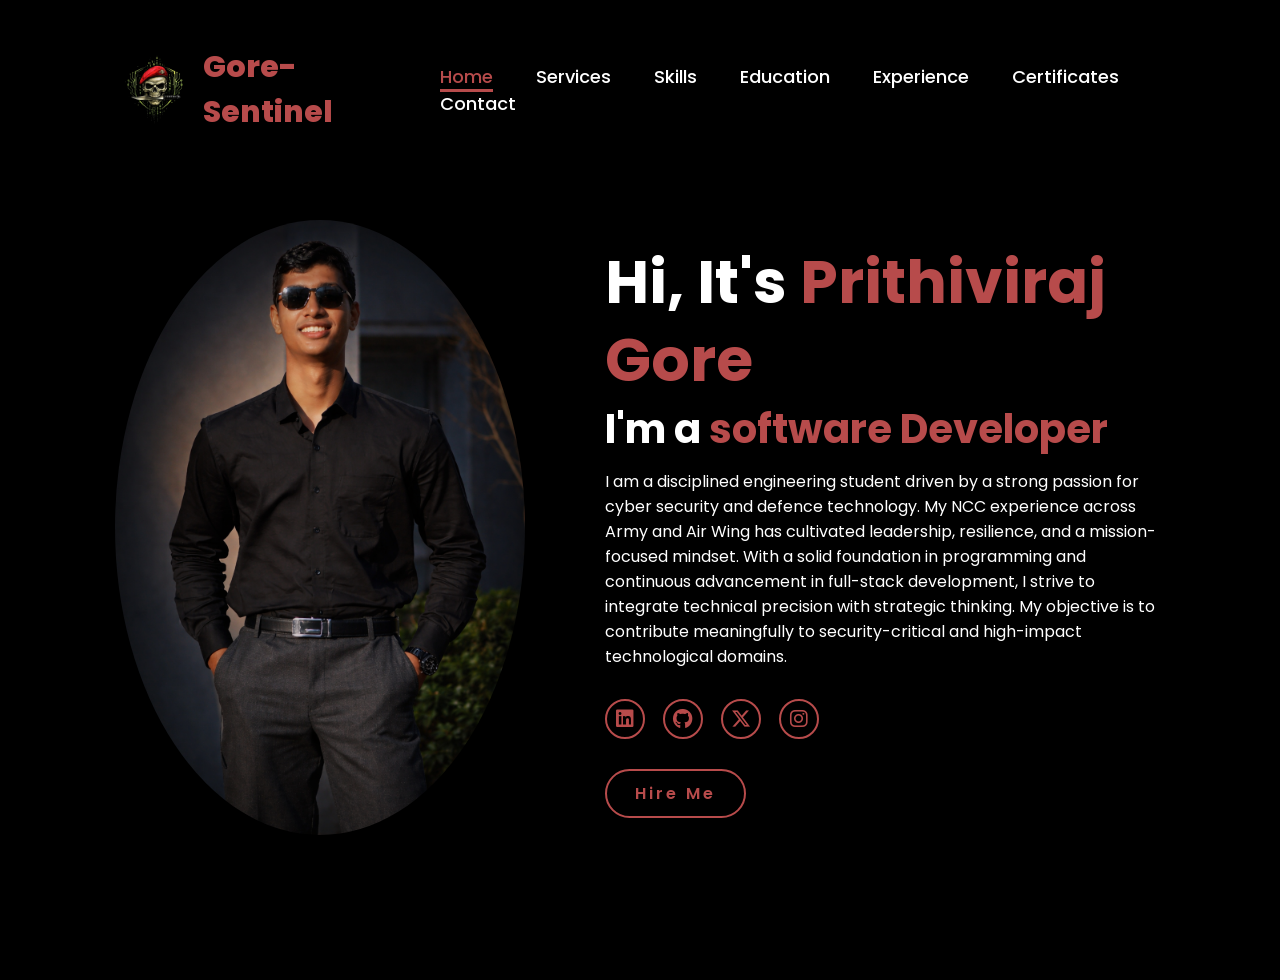
==== index.html @ e806fe5a "Update index.html" ====
<!DOCTYPE html>
<html lang="en">
    
<head>
    <meta charset="UTF-8">
    <meta name="viewport" content="width=device-width, initial-scale=1.0">
    <link rel="stylesheet" href="https://cdnjs.cloudflare.com/ajax/libs/font-awesome/6.5.2/css/all.min.css">
    <link rel="stylesheet" href="style.css">
    <title>Portfolio Website</title>
</head>
<body>
    <header>
        <a href="#" class="logo">
    		<img src="logo.png" alt="Gore-Sentinel Logo" class="logo-img">
   		 Gore-Sentinel
	</a>
		


       <nav>
    	<a href="index.html" class="active">Home</a>
    	<a href="services.html">Services</a>
    	<a href="skills.html">Skills</a>
    	<a href="education.html">Education</a>
    	<a href="experience.html">Experience</a>
	<a href="certificates.html">Certificates</a>
    	<a href="contact.html">Contact</a>
       </nav>
    </header>
    <section class="home">
        <div class="home-img">
            <img src="main.png" alt="">
        </div>
        <div class="home-content">
            <h1>Hi, It's <span>Prithiviraj Gore</span></h1>
            <h3 class="typing-text">I'm a <span></span></h3>
            <p>I am a disciplined engineering student driven by a strong passion for cyber security and defence technology. My NCC experience across Army and Air Wing has cultivated leadership, resilience, and a mission-focused mindset. With a solid foundation in programming and continuous advancement in full-stack development, I strive to integrate technical precision with strategic thinking. My objective is to contribute meaningfully to security-critical and high-impact technological domains.</p>
            <div class="social-icons">
                <a href="https://www.linkedin.com/in/prithiviraj-gore-774b98384?lipi=urn%3Ali%3Apage%3Ad_flagship3_profile_view_base_contact_details%3B%2Fw1CO4FDT7uLej74rfoubw%3D%3D"><i class="fa-brands fa-linkedin"></i></a>
                <a href="https://github.com/gore-sentinel" target="_blank" rel="noopener noreferrer"><i class="fa-brands fa-github"></i></a>
                <a href="#"><i class="fa-brands fa-x-twitter"></i></a>
                <a href="https://www.instagram.com/goreprithiviraj/" target="_blank" rel="noopener noreferrer"><i class="fa-brands fa-instagram"></i></a>
            </div>
            
	    <a href="https://wa.me/918140005174" target="_blank" class="btn">
    		Hire Me
	    </a>
        </div>
    </section>


	<script>
const roles = ["Web Developer", "Fullstack Developer", "Cyber Security Expert", "Defence Aspirant", "NCC Cadet"];
let i = 0;
let j = 0;
let currentRole = '';
let isDeleting = false;
const speed = 100; // typing speed (ms per letter)
const pause = 1500; // pause after full word

function typeWriter() {
    const typedText = document.getElementById('typed-text');

    if(i >= roles.length) i = 0; // loop back

    currentRole = roles[i];

    if(!isDeleting) {
        typedText.textContent = currentRole.substring(0, j+1);
        j++;
        if(j === currentRole.length) {
            isDeleting = true;
            setTimeout(typeWriter, pause);
            return;
        }
    } else {
        typedText.textContent = currentRole.substring(0, j-1);
        j--;
        if(j === 0) {
            isDeleting = false;
            i++;
        }
    }

    setTimeout(typeWriter, speed);
}

document.addEventListener('DOMContentLoaded', typeWriter);
</script>


</body>

</html>
---- style.css ----
@import url('https://fonts.googleapis.com/css2?family=Poppins:wght@100;200;300;400;500;600&display=swap');


*{
    margin: 0;
    padding: 0;
    box-sizing: border-box;
    text-decoration: none;
    border: none;
    outline: none;
    font-family: 'Poppins', sans-serif;
}

html{
    font-size: 62.5%;
}

body{
    width: 100%;
    height: 100vh;
    overflow-x: hidden;
    background-color: black;
    color: white;

    padding-top: 8rem; /* <-- add this line */
}

header {
    margin-top: 20px;
    position: fixed;
    top: 0;
    left: 0;
    width: 100%;
    padding: 1rem 9%;
    background-color: rgba(0,0,0,0.85); /* <-- semi-transparent */
    backdrop-filter: blur(5px);          /* optional glass effect */
    filter: drop-shadow(0 0 10px #000);
    display: flex;
    justify-content: space-between;
    align-items: center;
    z-index: 100;
}

.logo{
    font-size: 3rem;
    color: #b74b4b;
    font-weight: 800;
    cursor: pointer;
    transition: 0.5s ease;
}

.logo:hover{
    transform: scale(1.1);
}

nav a{
    font-size: 1.8rem;
    color: white;
    margin-left: 4rem;
    font-weight: 500;
    transition: 0.3s ease;
    border-bottom: 3px solid transparent;
}

nav a:hover,
nav a.active{
    color: #b74b4b;
    border-bottom: 3px solid #b74b4b;
}

@media(max-width:995px){
    nav{
        position: absolute;
        display: none;
        top: 0;
        right: 0;
        width: 40%;
        border-left: 3px solid #b74b4b;
        border-bottom: 3px solid #b74b4b;
        border-bottom-left-radius: 2rem;
        padding: 1rem solid;
        background-color: #161616;
        border-top: 0.1rem solid rgba(0,0,0,0.1);
    }

    nav.active{
        display: block;
    }

    nav a{
        display: block;
        font-size: 2rem;
        margin: 3rem 0;
    }

    nav a:hover,
    nav a.active{
        padding: 1rem;
        border-radius: 0.5rem;
        border-bottom: 0.5rem solid #b74b4b;
    }
}

section {
    min-height: 100vh;
    padding: 5rem 9% 5rem;
    scroll-margin-top: 8rem; /* <-- add this line */
}

.home{
    display: flex;
    justify-content: center;
    align-items: center;
    gap: 8rem;
    background-color: black;
}

.home .home-content h1{
    font-size: 6rem;
    font-weight: 700;
    line-height: 1.3;
}

span{
    color: #b74b4b;
}

.home-content h3{
    font-size: 4rem;
    margin-bottom: 1rem;
    font-weight: 700;
}

.home-content p{
    font-size: 1.6rem;
}

.home-img{
    border-radius: 50%;
}

.home-img img{
    position: relative;
    width: 32vw;
    border-radius: 50%;
    box-shadow: 0 0 25px solid #b74b4b;
    cursor: pointer;
    transition: 0.2s linear;
}

.home-img img:hover{
    font-size: 1.8rem;
    font-weight: 500;
}

.social-icons a{
    display: inline-flex;
    justify-content: center;
    align-items: center;
    width: 4rem;
    height: 4rem;
    background-color: transparent;
    border: 0.2rem solid #b74b4b;
    font-size: 2rem;
    border-radius: 50%;
    margin: 3rem 1.5rem 3rem 0;
    transition: 0.3s ease;
    color: #b74b4b;
}

.social-icons a:hover{
    color: black;
    transform: scale(1.3) translateY(-5px);
    background-color: #b74b4b;
    box-shadow: 0  0 25px #b74b4b;
}

.btn{
    display: inline-block;
    padding: 1rem 2.8rem;
    background-color: black;
    border-radius: 4rem;
    font-size: 1.6rem;
    color: #b74b4b;
    letter-spacing: 0.3rem;
    font-weight: 600;
    border: 2px solid #b74b4b;
    transition: 0.3s ease;
    cursor: pointer;
}

.btn:hover{
    transform: scale3d(1.03);
    background-color: #b74b4b;
    color: black;
    box-shadow: 0 0 25px #b74b4b;
}

.typing-text{
    font-size: 34px;
    font-weight: 600;
    min-width: 280px;
}

.typing-text span{
    position: relative;
}

.typing-text span::before{
    content: "software Developer";
    color: #b74b4b;
    animation: words 20s infinite;
}

.typing-text span::after{
    content: "";
    background-color: black;
    position: absolute;
    width: calc(100% + 8px);
    height: 100%;
    border-left: 3px solid black;
    right: -8;
    animation: cursor 0.6s infinite;
}

@keyframes cursor{
    to{
        border-left: 3px solid #b74b4b;
    }
}

@keyframes words{
    0%, 20%{
        content: "Web Developer";
    }
    21%, 40%{
        content: "Fullstack Developer";
    }
    41%, 60%{
        content: "Cyber Security expert";
    }
    61%, 80%{
        content: "Defence Aspirant";
    }
    81%, 100%{
        content: "NCC Cadet";
    }
}

@media (max-width: 1000px){
    .home{
        gap: 4rem;
    }
}

@media(max-width:995px){
    .home{
        flex-direction: column;
        margin: 5rem 4rem;
    }

    .home .home-content h3{
        font-size: 2.5rem;
    }

    .home-content h1{
        font-size: 5rem;
    }

    .home-img img{
        width: 70vw;
        margin-top: 4rem;
    }
}


.logo {
    display: flex;           /* align image and text in a row */
    align-items: center;     /* vertically center the logo with text */
    gap: 0.8rem;             /* spacing between logo image and text */
    font-size: 3rem;
    color: #b74b4b;
    font-weight: 800;
    cursor: pointer;
    transition: 0.5s ease;
}

.logo-img {
    height: 4em;             /* same height as text */
    width: auto;             /* keep aspect ratio */
}

html {
    scroll-behavior: smooth;
}

.education {
    padding-top: 12rem;
}

.edu-box {
    background: #161616;
    padding: 2rem;
    margin: 2rem 0;
    border-left: 4px solid #b74b4b;
    border-radius: 1rem;
}
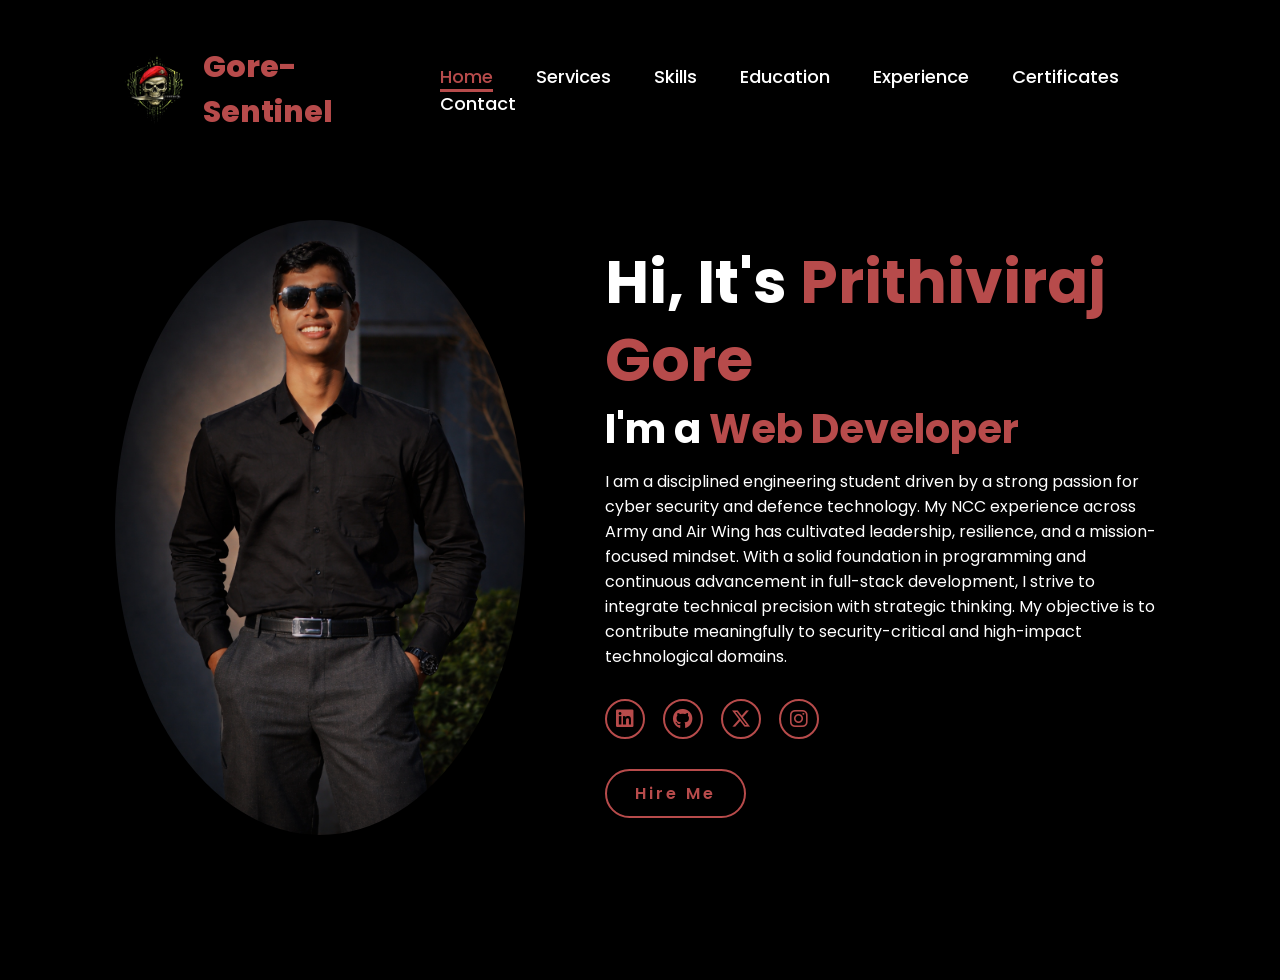
==== commit 77324dec: "Update index.html" ====
--- a/index.html
+++ b/index.html
@@ -33,7 +33,7 @@
         </div>
         <div class="home-content">
             <h1>Hi, It's <span>Prithiviraj Gore</span></h1>
-            <h3 class="typing-text">I'm a <span></span></h3>
+            <h3 class="typing-text">I'm a <span id="typed-text"></span></h3>
             <p>I am a disciplined engineering student driven by a strong passion for cyber security and defence technology. My NCC experience across Army and Air Wing has cultivated leadership, resilience, and a mission-focused mindset. With a solid foundation in programming and continuous advancement in full-stack development, I strive to integrate technical precision with strategic thinking. My objective is to contribute meaningfully to security-critical and high-impact technological domains.</p>
             <div class="social-icons">
                 <a href="https://www.linkedin.com/in/prithiviraj-gore-774b98384?lipi=urn%3Ali%3Apage%3Ad_flagship3_profile_view_base_contact_details%3B%2Fw1CO4FDT7uLej74rfoubw%3D%3D"><i class="fa-brands fa-linkedin"></i></a>
@@ -93,3 +93,4 @@
 
 </html>
 
+
--- a/style.css
+++ b/style.css
@@ -196,32 +196,7 @@
     box-shadow: 0 0 25px #b74b4b;
 }
 
-.typing-text{
-    font-size: 34px;
-    font-weight: 600;
-    min-width: 280px;
-}
-
-.typing-text span{
-    position: relative;
-}
-
-.typing-text span::before{
-    content: "software Developer";
-    color: #b74b4b;
-    animation: words 20s infinite;
-}
-
-.typing-text span::after{
-    content: "";
-    background-color: black;
-    position: absolute;
-    width: calc(100% + 8px);
-    height: 100%;
-    border-left: 3px solid black;
-    right: -8;
-    animation: cursor 0.6s infinite;
-}
+
 
 @keyframes cursor{
     to{
@@ -307,3 +282,4 @@
 }
 
 
+
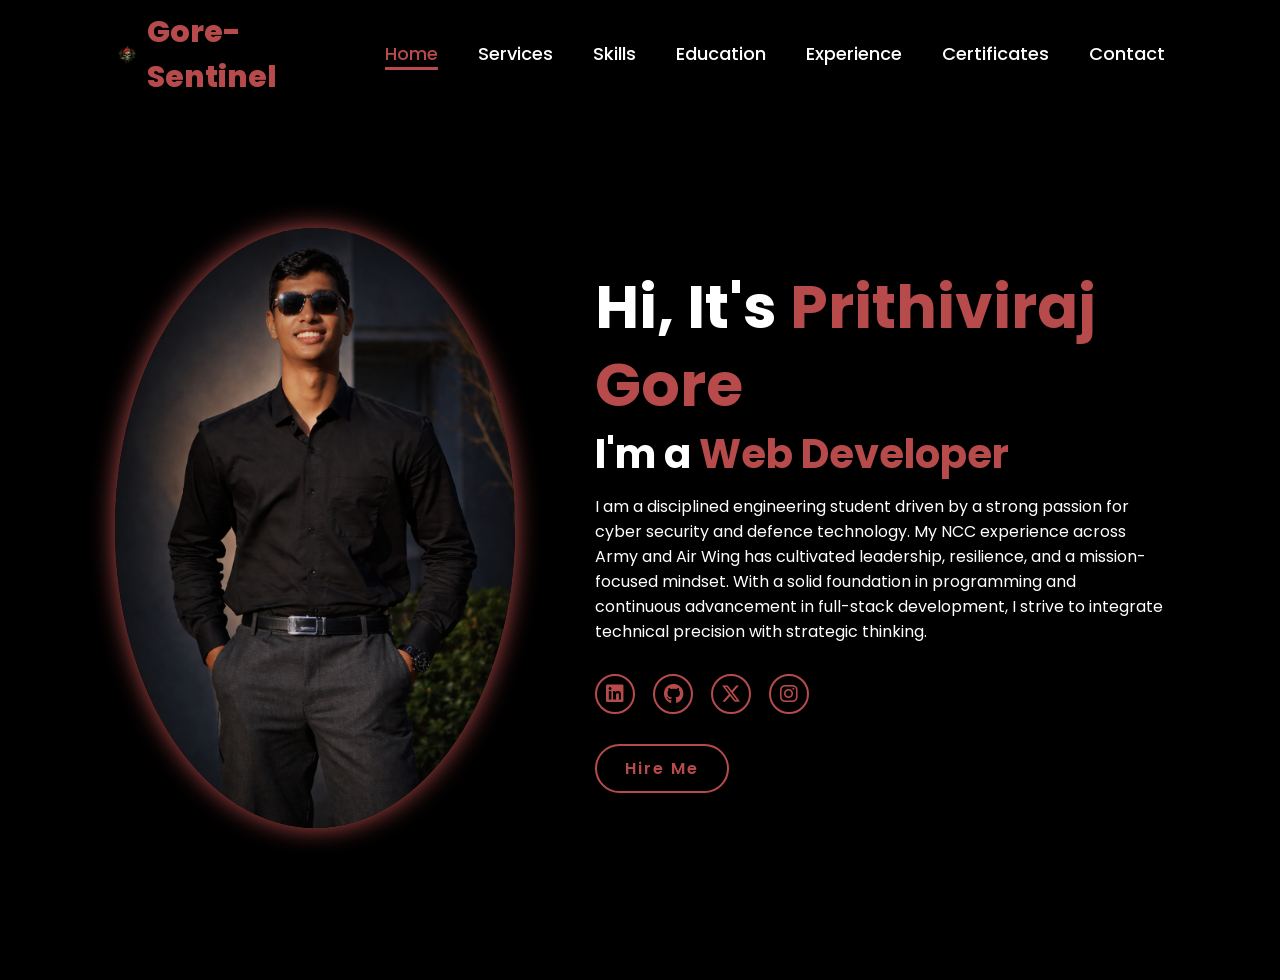
==== commit 6712ba84: "Update index.html" ====
--- a/index.html
+++ b/index.html
@@ -1,96 +1,159 @@
 <!DOCTYPE html>
 <html lang="en">
-    
+
 <head>
     <meta charset="UTF-8">
     <meta name="viewport" content="width=device-width, initial-scale=1.0">
-    <link rel="stylesheet" href="https://cdnjs.cloudflare.com/ajax/libs/font-awesome/6.5.2/css/all.min.css">
+
+    <title>Portfolio Website</title>
+
     <link rel="stylesheet" href="style.css">
-    <title>Portfolio Website</title>
+
+    <link rel="stylesheet"
+        href="https://cdnjs.cloudflare.com/ajax/libs/font-awesome/6.5.2/css/all.min.css">
 </head>
+
 <body>
-    <header>
-        <a href="#" class="logo">
-    		<img src="logo.png" alt="Gore-Sentinel Logo" class="logo-img">
-   		 Gore-Sentinel
-	</a>
-		
+
+<header>
+
+    <a href="index.html" class="logo">
+        <img src="logo.png" alt="Gore-Sentinel Logo" class="logo-img">
+        Gore-Sentinel
+    </a>
+
+    <!-- Mobile Menu Button -->
+    <div class="menu-toggle">
+        <i class="fa-solid fa-bars"></i>
+    </div>
+
+    <nav>
+        <a href="index.html" class="active">Home</a>
+        <a href="services.html">Services</a>
+        <a href="skills.html">Skills</a>
+        <a href="education.html">Education</a>
+        <a href="experience.html">Experience</a>
+        <a href="certificates.html">Certificates</a>
+        <a href="contact.html">Contact</a>
+    </nav>
+
+</header>
+
+<section class="home">
+
+    <div class="home-img">
+        <img src="main.png" alt="Profile Image">
+    </div>
+
+    <div class="home-content">
+
+        <h1>Hi, It's <span>Prithiviraj Gore</span></h1>
+
+        <h3 class="typing-text">I'm a <span id="typed-text"></span></h3>
+
+        <p>
+            I am a disciplined engineering student driven by a strong passion for cyber security and defence technology.
+            My NCC experience across Army and Air Wing has cultivated leadership, resilience, and a mission-focused mindset.
+            With a solid foundation in programming and continuous advancement in full-stack development, I strive to
+            integrate technical precision with strategic thinking.
+        </p>
+
+        <div class="social-icons">
+
+            <a href="#"><i class="fa-brands fa-linkedin"></i></a>
+
+            <a href="https://github.com/gore-sentinel" target="_blank">
+                <i class="fa-brands fa-github"></i>
+            </a>
+
+            <a href="#"><i class="fa-brands fa-x-twitter"></i></a>
+
+            <a href="https://www.instagram.com/goreprithiviraj/" target="_blank">
+                <i class="fa-brands fa-instagram"></i>
+            </a>
+
+        </div>
+
+        <a href="https://wa.me/918140005174" target="_blank" class="btn">
+            Hire Me
+        </a>
+
+    </div>
+
+</section>
+
+<!-- JavaScript placed at bottom -->
+
+<script>
+
+/* Mobile Menu */
+
+const toggle = document.querySelector(".menu-toggle");
+const nav = document.querySelector("nav");
+
+toggle.onclick = () => {
+    nav.classList.toggle("active");
+};
 
 
-       <nav>
-    	<a href="index.html" class="active">Home</a>
-    	<a href="services.html">Services</a>
-    	<a href="skills.html">Skills</a>
-    	<a href="education.html">Education</a>
-    	<a href="experience.html">Experience</a>
-	<a href="certificates.html">Certificates</a>
-    	<a href="contact.html">Contact</a>
-       </nav>
-    </header>
-    <section class="home">
-        <div class="home-img">
-            <img src="main.png" alt="">
-        </div>
-        <div class="home-content">
-            <h1>Hi, It's <span>Prithiviraj Gore</span></h1>
-            <h3 class="typing-text">I'm a <span id="typed-text"></span></h3>
-            <p>I am a disciplined engineering student driven by a strong passion for cyber security and defence technology. My NCC experience across Army and Air Wing has cultivated leadership, resilience, and a mission-focused mindset. With a solid foundation in programming and continuous advancement in full-stack development, I strive to integrate technical precision with strategic thinking. My objective is to contribute meaningfully to security-critical and high-impact technological domains.</p>
-            <div class="social-icons">
-                <a href="https://www.linkedin.com/in/prithiviraj-gore-774b98384?lipi=urn%3Ali%3Apage%3Ad_flagship3_profile_view_base_contact_details%3B%2Fw1CO4FDT7uLej74rfoubw%3D%3D"><i class="fa-brands fa-linkedin"></i></a>
-                <a href="https://github.com/gore-sentinel" target="_blank" rel="noopener noreferrer"><i class="fa-brands fa-github"></i></a>
-                <a href="#"><i class="fa-brands fa-x-twitter"></i></a>
-                <a href="https://www.instagram.com/goreprithiviraj/" target="_blank" rel="noopener noreferrer"><i class="fa-brands fa-instagram"></i></a>
-            </div>
-            
-	    <a href="https://wa.me/918140005174" target="_blank" class="btn">
-    		Hire Me
-	    </a>
-        </div>
-    </section>
+/* Typing Effect */
 
+const roles = [
+"Web Developer",
+"Fullstack Developer",
+"Cyber Security Expert",
+"Defence Aspirant",
+"NCC Cadet"
+];
 
-	<script>
-const roles = ["Web Developer", "Fullstack Developer", "Cyber Security Expert", "Defence Aspirant", "NCC Cadet"];
 let i = 0;
 let j = 0;
 let currentRole = '';
 let isDeleting = false;
-const speed = 100; // typing speed (ms per letter)
-const pause = 1500; // pause after full word
+
+const speed = 100;
+const pause = 1500;
 
 function typeWriter() {
-    const typedText = document.getElementById('typed-text');
 
-    if(i >= roles.length) i = 0; // loop back
+const typedText = document.getElementById('typed-text');
 
-    currentRole = roles[i];
+if(i >= roles.length) i = 0;
 
-    if(!isDeleting) {
-        typedText.textContent = currentRole.substring(0, j+1);
-        j++;
-        if(j === currentRole.length) {
-            isDeleting = true;
-            setTimeout(typeWriter, pause);
-            return;
-        }
-    } else {
-        typedText.textContent = currentRole.substring(0, j-1);
-        j--;
-        if(j === 0) {
-            isDeleting = false;
-            i++;
-        }
-    }
+currentRole = roles[i];
 
-    setTimeout(typeWriter, speed);
+if(!isDeleting){
+
+typedText.textContent = currentRole.substring(0, j+1);
+j++;
+
+if(j === currentRole.length){
+isDeleting = true;
+setTimeout(typeWriter, pause);
+return;
 }
 
-document.addEventListener('DOMContentLoaded', typeWriter);
+}
+
+else{
+
+typedText.textContent = currentRole.substring(0, j-1);
+j--;
+
+if(j === 0){
+isDeleting = false;
+i++;
+}
+
+}
+
+setTimeout(typeWriter, speed);
+
+}
+
+document.addEventListener("DOMContentLoaded", typeWriter);
+
 </script>
 
-
 </body>
-
 </html>
-
-
--- a/style.css
+++ b/style.css
@@ -1,285 +1,300 @@
 @import url('https://fonts.googleapis.com/css2?family=Poppins:wght@100;200;300;400;500;600&display=swap');
 
+/* GLOBAL */
 
 *{
-    margin: 0;
-    padding: 0;
-    box-sizing: border-box;
-    text-decoration: none;
-    border: none;
-    outline: none;
-    font-family: 'Poppins', sans-serif;
+    margin:0;
+    padding:0;
+    box-sizing:border-box;
+    text-decoration:none;
+    border:none;
+    outline:none;
+    font-family:'Poppins',sans-serif;
 }
 
 html{
-    font-size: 62.5%;
+    font-size:62.5%;
+    scroll-behavior:smooth;
 }
 
 body{
-    width: 100%;
-    height: 100vh;
-    overflow-x: hidden;
-    background-color: black;
-    color: white;
-
-    padding-top: 8rem; /* <-- add this line */
-}
-
-header {
-    margin-top: 20px;
-    position: fixed;
-    top: 0;
-    left: 0;
-    width: 100%;
-    padding: 1rem 9%;
-    background-color: rgba(0,0,0,0.85); /* <-- semi-transparent */
-    backdrop-filter: blur(5px);          /* optional glass effect */
-    filter: drop-shadow(0 0 10px #000);
-    display: flex;
-    justify-content: space-between;
-    align-items: center;
-    z-index: 100;
-}
+    width:100%;
+    min-height:100vh;
+    overflow-x:hidden;
+    background:black;
+    color:white;
+    padding-top:80px;
+}
+
+/* HEADER */
+
+header{
+    position:fixed;
+    top:0;
+    left:0;
+    width:100%;
+    padding:1rem 9%;
+    background:rgba(0,0,0,0.85);
+    backdrop-filter:blur(5px);
+    display:flex;
+    justify-content:space-between;
+    align-items:center;
+    z-index:100;
+}
+
+/* LOGO */
 
 .logo{
-    font-size: 3rem;
-    color: #b74b4b;
-    font-weight: 800;
-    cursor: pointer;
-    transition: 0.5s ease;
+    display:flex;
+    align-items:center;
+    gap:.8rem;
+    font-size:3rem;
+    color:#b74b4b;
+    font-weight:800;
+    cursor:pointer;
+    transition:.3s;
 }
 
 .logo:hover{
-    transform: scale(1.1);
+    transform:scale(1.05);
+}
+
+.logo-img{
+    height:3.5rem;
+    width:auto;
+}
+
+/* NAVIGATION */
+
+nav{
+    display:flex;
 }
 
 nav a{
-    font-size: 1.8rem;
-    color: white;
-    margin-left: 4rem;
-    font-weight: 500;
-    transition: 0.3s ease;
-    border-bottom: 3px solid transparent;
+    font-size:1.8rem;
+    color:white;
+    margin-left:4rem;
+    font-weight:500;
+    transition:.3s;
+    border-bottom:3px solid transparent;
 }
 
 nav a:hover,
 nav a.active{
-    color: #b74b4b;
-    border-bottom: 3px solid #b74b4b;
-}
-
-@media(max-width:995px){
-    nav{
-        position: absolute;
-        display: none;
-        top: 0;
-        right: 0;
-        width: 40%;
-        border-left: 3px solid #b74b4b;
-        border-bottom: 3px solid #b74b4b;
-        border-bottom-left-radius: 2rem;
-        padding: 1rem solid;
-        background-color: #161616;
-        border-top: 0.1rem solid rgba(0,0,0,0.1);
-    }
-
-    nav.active{
-        display: block;
-    }
-
-    nav a{
-        display: block;
-        font-size: 2rem;
-        margin: 3rem 0;
-    }
-
-    nav a:hover,
-    nav a.active{
-        padding: 1rem;
-        border-radius: 0.5rem;
-        border-bottom: 0.5rem solid #b74b4b;
-    }
-}
-
-section {
-    min-height: 100vh;
-    padding: 5rem 9% 5rem;
-    scroll-margin-top: 8rem; /* <-- add this line */
-}
+    color:#b74b4b;
+    border-bottom:3px solid #b74b4b;
+}
+
+/* MOBILE MENU ICON */
+
+.menu-toggle{
+    display:none;
+    font-size:2.5rem;
+    cursor:pointer;
+}
+
+/* SECTION */
+
+section{
+    min-height:100vh;
+    padding:6rem 9%;
+}
+
+/* HOME */
 
 .home{
-    display: flex;
-    justify-content: center;
-    align-items: center;
-    gap: 8rem;
-    background-color: black;
-}
-
-.home .home-content h1{
-    font-size: 6rem;
-    font-weight: 700;
-    line-height: 1.3;
+    display:flex;
+    justify-content:center;
+    align-items:center;
+    gap:8rem;
+}
+
+/* TEXT */
+
+.home-content h1{
+    font-size:6rem;
+    font-weight:700;
+    line-height:1.3;
 }
 
 span{
-    color: #b74b4b;
+    color:#b74b4b;
 }
 
 .home-content h3{
-    font-size: 4rem;
-    margin-bottom: 1rem;
-    font-weight: 700;
+    font-size:4rem;
+    margin-bottom:1rem;
 }
 
 .home-content p{
-    font-size: 1.6rem;
-}
+    font-size:1.6rem;
+    max-width:600px;
+}
+
+/* IMAGE */
 
 .home-img{
-    border-radius: 50%;
+    border-radius:50%;
 }
 
 .home-img img{
-    position: relative;
-    width: 32vw;
-    border-radius: 50%;
-    box-shadow: 0 0 25px solid #b74b4b;
-    cursor: pointer;
-    transition: 0.2s linear;
-}
-
-.home-img img:hover{
-    font-size: 1.8rem;
-    font-weight: 500;
-}
+    width:32vw;
+    max-width:400px;
+    border-radius:50%;
+    box-shadow:0 0 25px #b74b4b;
+}
+
+/* SOCIAL ICONS */
 
 .social-icons a{
-    display: inline-flex;
-    justify-content: center;
-    align-items: center;
-    width: 4rem;
-    height: 4rem;
-    background-color: transparent;
-    border: 0.2rem solid #b74b4b;
-    font-size: 2rem;
-    border-radius: 50%;
-    margin: 3rem 1.5rem 3rem 0;
-    transition: 0.3s ease;
-    color: #b74b4b;
+    display:inline-flex;
+    justify-content:center;
+    align-items:center;
+    width:4rem;
+    height:4rem;
+    border:.2rem solid #b74b4b;
+    font-size:2rem;
+    border-radius:50%;
+    margin:3rem 1.5rem 3rem 0;
+    transition:.3s;
+    color:#b74b4b;
 }
 
 .social-icons a:hover{
-    color: black;
-    transform: scale(1.3) translateY(-5px);
-    background-color: #b74b4b;
-    box-shadow: 0  0 25px #b74b4b;
-}
+    color:black;
+    transform:scale(1.2) translateY(-5px);
+    background:#b74b4b;
+    box-shadow:0 0 25px #b74b4b;
+}
+
+/* BUTTON */
 
 .btn{
-    display: inline-block;
-    padding: 1rem 2.8rem;
-    background-color: black;
-    border-radius: 4rem;
-    font-size: 1.6rem;
-    color: #b74b4b;
-    letter-spacing: 0.3rem;
-    font-weight: 600;
-    border: 2px solid #b74b4b;
-    transition: 0.3s ease;
-    cursor: pointer;
+    display:inline-block;
+    padding:1rem 2.8rem;
+    border-radius:4rem;
+    font-size:1.6rem;
+    color:#b74b4b;
+    letter-spacing:.2rem;
+    font-weight:600;
+    border:2px solid #b74b4b;
+    transition:.3s;
 }
 
 .btn:hover{
-    transform: scale3d(1.03);
-    background-color: #b74b4b;
-    color: black;
-    box-shadow: 0 0 25px #b74b4b;
-}
-
-
-
-@keyframes cursor{
-    to{
-        border-left: 3px solid #b74b4b;
-    }
-}
-
-@keyframes words{
-    0%, 20%{
-        content: "Web Developer";
-    }
-    21%, 40%{
-        content: "Fullstack Developer";
-    }
-    41%, 60%{
-        content: "Cyber Security expert";
-    }
-    61%, 80%{
-        content: "Defence Aspirant";
-    }
-    81%, 100%{
-        content: "NCC Cadet";
-    }
-}
-
-@media (max-width: 1000px){
-    .home{
-        gap: 4rem;
-    }
-}
-
-@media(max-width:995px){
-    .home{
-        flex-direction: column;
-        margin: 5rem 4rem;
-    }
-
-    .home .home-content h3{
-        font-size: 2.5rem;
-    }
-
-    .home-content h1{
-        font-size: 5rem;
-    }
-
-    .home-img img{
-        width: 70vw;
-        margin-top: 4rem;
-    }
-}
-
-
-.logo {
-    display: flex;           /* align image and text in a row */
-    align-items: center;     /* vertically center the logo with text */
-    gap: 0.8rem;             /* spacing between logo image and text */
-    font-size: 3rem;
-    color: #b74b4b;
-    font-weight: 800;
-    cursor: pointer;
-    transition: 0.5s ease;
-}
-
-.logo-img {
-    height: 4em;             /* same height as text */
-    width: auto;             /* keep aspect ratio */
-}
-
-html {
-    scroll-behavior: smooth;
-}
-
-.education {
-    padding-top: 12rem;
-}
-
-.edu-box {
-    background: #161616;
-    padding: 2rem;
-    margin: 2rem 0;
-    border-left: 4px solid #b74b4b;
-    border-radius: 1rem;
-}
-
-
-
+    transform:scale(1.05);
+    background:#b74b4b;
+    color:black;
+    box-shadow:0 0 25px #b74b4b;
+}
+
+/* EDUCATION BOX */
+
+.education{
+    padding-top:12rem;
+}
+
+.edu-box{
+    background:#161616;
+    padding:2rem;
+    margin:2rem 0;
+    border-left:4px solid #b74b4b;
+    border-radius:1rem;
+}
+
+/* ----------------------- */
+/* TABLET RESPONSIVE */
+/* ----------------------- */
+
+@media (max-width:1000px){
+
+.home{
+    gap:4rem;
+}
+
+.home-content h1{
+    font-size:5rem;
+}
+
+.home-content h3{
+    font-size:3rem;
+}
+
+}
+
+/* ----------------------- */
+/* MOBILE RESPONSIVE */
+/* ----------------------- */
+
+@media(max-width:768px){
+
+.menu-toggle{
+    display:block;
+}
+
+nav{
+    position:absolute;
+    top:70px;
+    right:0;
+    width:220px;
+    background:#161616;
+    flex-direction:column;
+    display:none;
+    border-left:3px solid #b74b4b;
+}
+
+nav.active{
+    display:flex;
+}
+
+nav a{
+    margin:2rem;
+    font-size:2rem;
+}
+
+.home{
+    flex-direction:column;
+    text-align:center;
+}
+
+.home-img img{
+    width:65vw;
+}
+
+.home-content h1{
+    font-size:4rem;
+}
+
+.home-content h3{
+    font-size:2.5rem;
+}
+
+.home-content p{
+    font-size:1.5rem;
+}
+
+}
+
+/* ----------------------- */
+/* SMALL MOBILE */
+/* ----------------------- */
+
+@media(max-width:480px){
+
+html{
+    font-size:55%;
+}
+
+.home-content h1{
+    font-size:3.5rem;
+}
+
+.home-img img{
+    width:75vw;
+}
+
+nav{
+    width:100%;
+}
+
+}
